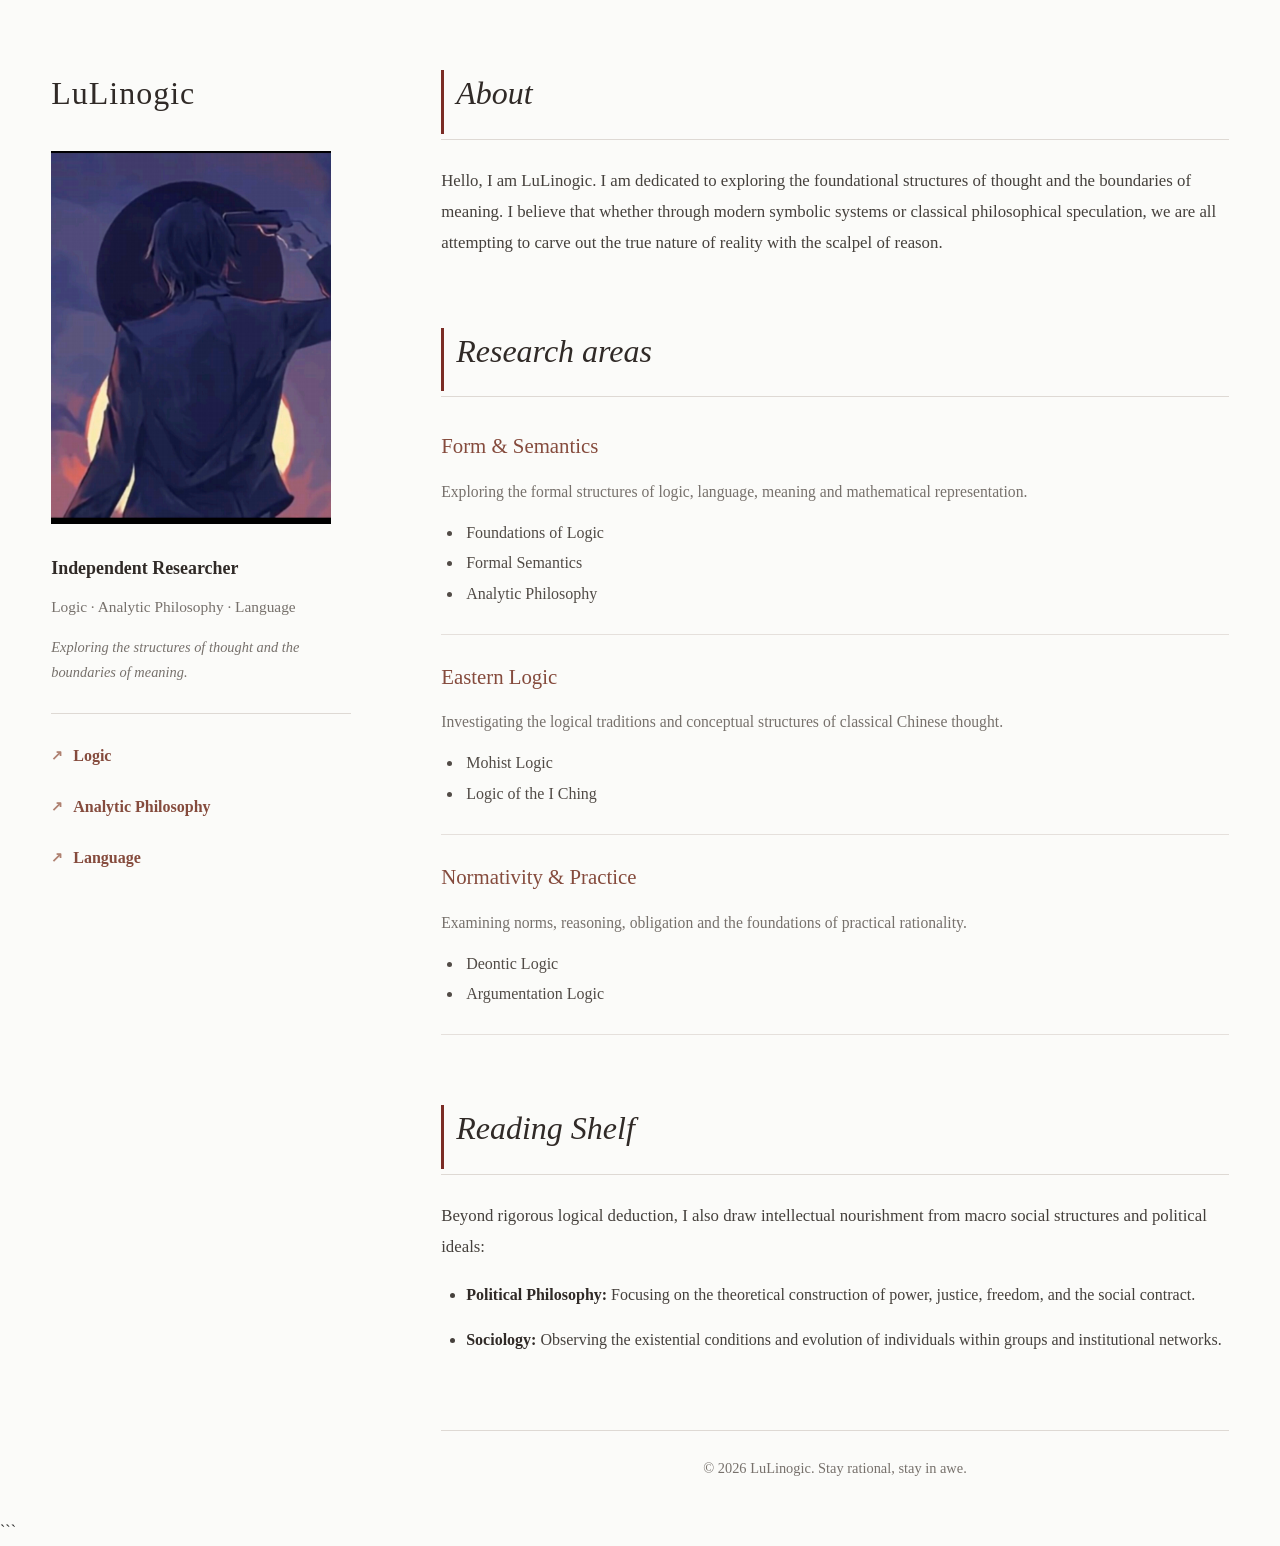
==== index.html @ 4737787d "Update index.html" ====
<!DOCTYPE html>
<html lang="en">
<head>
    <meta charset="UTF-8">
    <meta name="viewport" content="width=device-width, initial-scale=1.0">
    <title>LuLinogic | Logic & Philosophy</title>
    <link rel="stylesheet" href="style.css">
</head>

<body>
    <div class="profile-layout">

        <!-- 左侧个人资料栏 -->
        <aside class="profile-sidebar">

            <h1 class="profile-name">LuLinogic</h1>

            <div class="profile-photo-wrapper">
                <img
                    src="Self_photo.png"
                    alt="LuLinogic profile photo"
                    class="profile-photo"
                >
            </div>

            <div class="profile-description">
                <h3>Independent Researcher</h3>
                <p>Logic · Analytic Philosophy · Language</p>
                <p class="profile-motto">
                    Exploring the structures of thought and the boundaries of meaning.
                </p>
            </div>

            <!-- 页面导航：位于头像下方 -->
            <nav class="profile-navigation" aria-label="Main navigation">
                <a href="logic.html" class="nav-link">
                    <span class="nav-indicator">↗</span>
                    Logic
                </a>

                <a href="Analytic_Philosophy.html" class="nav-link">
                    <span class="nav-indicator">↗</span>
                    Analytic Philosophy
                </a>

                <a href="Language.html" class="nav-link">
                    <span class="nav-indicator">↗</span>
                    Language
                </a>
            </nav>

        </aside>


        <!-- 右侧主体内容区 -->
        <main class="profile-main">

            <!-- About Me -->
            <section class="content-section about-section">
                <h2>About</h2>

                <p>
                    Hello, I am LuLinogic. I am dedicated to exploring the
                    foundational structures of thought and the boundaries
                    of meaning. I believe that whether through modern symbolic
                    systems or classical philosophical speculation, we are all
                    attempting to carve out the true nature of reality with
                    the scalpel of reason.
                </p>
            </section>


            <!-- Research Horizons -->
            <section class="content-section research-section">
                <h2>Research areas</h2>

                <div class="research-list">

                    <article class="research-item">
                        <h3>Form &amp; Semantics</h3>
                        <p>
                            Exploring the formal structures of logic,
                            language, meaning and mathematical representation.
                        </p>
                        <ul>
                            <li>Foundations of Logic</li>
                            <li>Formal Semantics</li>
                            <li>Analytic Philosophy</li>
                        </ul>
                    </article>

                    <article class="research-item">
                        <h3>Eastern Logic</h3>
                        <p>
                            Investigating the logical traditions and
                            conceptual structures of classical Chinese thought.
                        </p>
                        <ul>
                            <li>Mohist Logic</li>
                            <li>Logic of the I Ching</li>
                        </ul>
                    </article>

                    <article class="research-item">
                        <h3>Normativity &amp; Practice</h3>
                        <p>
                            Examining norms, reasoning, obligation and
                            the foundations of practical rationality.
                        </p>
                        <ul>
                            <li>Deontic Logic</li>
                            <li>Argumentation Logic</li>
                        </ul>
                    </article>

                </div>
            </section>


            <!-- Reading Shelf -->
            <section class="content-section reading-section">
                <h2>Reading Shelf</h2>

                <p>
                    Beyond rigorous logical deduction, I also draw
                    intellectual nourishment from macro social structures
                    and political ideals:
                </p>

                <ul class="reading-list">
                    <li>
                        <strong>Political Philosophy:</strong>
                        Focusing on the theoretical construction of power,
                        justice, freedom, and the social contract.
                    </li>

                    <li>
                        <strong>Sociology:</strong>
                        Observing the existential conditions and evolution
                        of individuals within groups and institutional networks.
                    </li>
                </ul>
            </section>


            <!-- 页脚 -->
            <footer class="profile-footer">
                <p>© 2026 LuLinogic. Stay rational, stay in awe.</p>
            </footer>

        </main>

    </div>
</body>
</html>
```
---- style.css ----
/* 基础重置与字体设置 */
:root {
    --bg-color: #fbfbf9;
    --text-main: #2b2b2b;
    --text-light: #555555;
    --accent-color: #7b2c25;
}

body {
    margin: 0;
    padding: 0;
    /* 优先使用经典的英文衬线字体 */
    font-family: "Georgia", "Garamond", "Times New Roman", serif;
    background-color: var(--bg-color);
    color: var(--text-main);
    line-height: 1.8;
}

/* 核心容器布局 */
.container {
    max-width: 800px;
    margin: 60px auto;
    padding: 0 30px;
}

/* 头部排版 */
header {
    text-align: center;
    border-bottom: 2px solid var(--text-main);
    padding-bottom: 30px;
    margin-bottom: 50px;
}

header h1 {
    font-size: 3.8em;
    font-weight: normal;
    letter-spacing: 4px;
    margin: 0 0 10px 0;
}

.subtitle {
    font-size: 1.1em;
    color: var(--text-light);
    letter-spacing: 2px;
    text-transform: uppercase;
}

/* 章节标题层级 */
h2 {
    font-size: 1.8em;
    font-weight: normal;
    position: relative;
    padding-left: 15px;
    margin-top: 60px;
    margin-bottom: 25px;
    font-style: italic; /* 英文排版中常用斜体增加标题的优雅感 */
}

h2::before {
    content: "";
    position: absolute;
    left: 0;
    top: 5px;
    bottom: 5px;
    width: 3px;
    background-color: var(--accent-color);
}

/* 研究视域网格布局 */
.grid-container {
    display: grid;
    grid-template-columns: repeat(auto-fit, minmax(200px, 1fr));
    gap: 30px;
}

.card {
    background: #ffffff;
    border: 1px solid #eaeaea;
    padding: 20px;
    box-shadow: 2px 2px 10px rgba(0,0,0,0.03);
    transition: transform 0.3s ease;
}

.card:hover {
    transform: translateY(-5px);
}

.card h3 {
    font-size: 1.2em;
    font-weight: normal;
    border-bottom: 1px dashed #ccc;
    padding-bottom: 10px;
    margin-top: 0;
    color: var(--accent-color);
}

.card ul {
    list-style-type: square; /* 改为方形列表符，更具现代学术感 */
    padding-left: 20px;
    color: var(--text-light);
}

/* 书架列表 */
.book-list li {
    margin-bottom: 10px;
}

/* 页脚 */
footer {
    margin-top: 80px;
    text-align: center;
    font-size: 0.9em;
    color: var(--text-light);
    border-top: 1px solid #eaeaea;
    padding-top: 20px;
}
/* 导航链接样式 */
.nav-link {
    color: var(--text-light);
    text-decoration: none;
    transition: color 0.3s ease;
}

.nav-link:hover {
    color: var(--accent-color);
}

/* 图标网格布局 (用于子页面) */
/* ------------------------------------- */
/* 横向滑动图标容器 (图标排版更新) */
/* ------------------------------------- */
.icon-grid {
    display: flex;
    gap: 30px;
    margin-top: 40px;
    padding: 20px 5px 30px 5px; /* 上下留白，防止卡片悬浮阴影被切掉 */
    overflow-x: auto;           /* 核心：超出容器宽度时开启横向滚动 */
    overflow-y: hidden;
    scroll-snap-type: x mandatory; /* 增加滑动时的自动吸附体验 */
    scroll-behavior: smooth;
    -webkit-overflow-scrolling: touch; /* 优化触控板和移动端滑动 */
}

/* 针对横向滚动条的极简美化 */
.icon-grid::-webkit-scrollbar {
    height: 6px; /* 滚动条高度 */
}
.icon-grid::-webkit-scrollbar-thumb {
    background: #e0e0e0; /* 极简的浅灰色 */
    border-radius: 10px;
}
.icon-grid::-webkit-scrollbar-track {
    background: transparent;
}

/* 单个图标卡片 */
.icon-card {
    display: flex;
    flex-direction: column;
    align-items: center;
    text-decoration: none;
    color: var(--text-main);
    width: 160px;
    flex-shrink: 0; /* 核心：防止图标数量增多时被强行挤压变窄 */
    scroll-snap-align: start; /* 滑动时卡片左侧自动对齐边缘 */
    padding: 30px 20px;
    border: 1px solid #eaeaea;
    border-radius: 12px;
    background: #ffffff;
    box-shadow: 2px 2px 10px rgba(0,0,0,0.03);
    transition: transform 0.3s ease, box-shadow 0.3s ease;
}

.icon-card:hover {
    transform: translateY(-8px);
    box-shadow: 0 8px 20px rgba(0,0,0,0.08);
}

.icon-card img {
    width: 64px;
    height: 64px;
    margin-bottom: 20px;
    object-fit: contain;
}

.icon-title {
    font-size: 1.1em;
    font-family: "Georgia", "Garamond", serif;
    font-style: italic;
    color: var(--accent-color);
    text-align: center;
}
/* =========================================
   LuLinogic Profile Layout
   Two-column academic personal homepage
   ========================================= */

.profile-layout {
    width: min(1440px, 92%);
    min-height: 100vh;
    margin: 0 auto;
    display: grid;
    grid-template-columns: 300px minmax(0, 1fr);
    column-gap: 90px;
    align-items: start;
    padding: 65px 0 35px;
    box-sizing: border-box;
}

/* ---------- Left Sidebar ---------- */

.profile-sidebar {
    position: sticky;
    top: 45px;
    align-self: start;
    padding-bottom: 30px;
}

.profile-name {
    font-size: 2rem;
    font-weight: normal;
    letter-spacing: 1px;
    margin: 0 0 28px;
    color: #302a27;
}

.profile-photo-wrapper {
    width: 100%;
    max-width: 280px;
    margin-bottom: 28px;
    overflow: hidden;
    background: #eee9e3;
}

.profile-photo {
    display: block;
    width: 100%;
    aspect-ratio: 3 / 4;
    object-fit: cover;
    object-position: center;
}

.profile-description {
    border-bottom: 1px solid #ded9d4;
    padding-bottom: 24px;
    margin-bottom: 20px;
}

.profile-description h3 {
    font-size: 1.12rem;
    font-weight: bold;
    margin: 0 0 10px;
    color: #302a27;
}

.profile-description p {
    font-size: 0.96rem;
    line-height: 1.7;
    color: #77716c;
    margin: 5px 0;
}

.profile-description .profile-motto {
    margin-top: 15px;
    font-size: 0.9rem;
    font-style: italic;
}

/* ---------- Navigation Links ---------- */

.profile-navigation {
    display: flex;
    flex-direction: column;
    gap: 5px;
    margin-top: 18px;
}

.profile-navigation .nav-link {
    display: flex;
    align-items: center;
    gap: 10px;
    width: fit-content;
    padding: 8px 10px 8px 0;

    color: #854b3d;
    font-size: 1rem;
    font-weight: 600;
    text-decoration: none;

    border-bottom: 1px solid transparent;
    transition: color 0.25s ease,
                border-color 0.25s ease,
                padding-left 0.25s ease;
}

.profile-navigation .nav-indicator {
    font-size: 0.85rem;
    color: #a16b59;
    opacity: 0.85;
}

.profile-navigation .nav-link:hover {
    color: #b05b42;
    border-bottom-color: #b05b42;
    padding-left: 7px;
}

.profile-navigation .nav-link:hover .nav-indicator {
    color: #b05b42;
}

/* ---------- Right Main Content ---------- */

.profile-main {
    min-width: 0;
    padding-top: 0;
}

.content-section {
    margin-bottom: 65px;
}

.content-section h2 {
    color: #302a27;
    font-size: 2rem;
    font-weight: normal;
    margin: 0 0 25px;
    padding-bottom: 16px;
    border-bottom: 1px solid #ded9d4;
}

.content-section p {
    color: #45403c;
    font-size: 1.05rem;
    line-height: 1.85;
    margin: 0 0 18px;
}

/* ---------- Research Areas ---------- */

.research-list {
    display: flex;
    flex-direction: column;
}

.research-item {
    padding: 23px 0 25px;
    border-bottom: 1px solid #e5e0dc;
}

.research-item:first-child {
    padding-top: 5px;
}

.research-item h3 {
    color: #854b3d;
    font-size: 1.3rem;
    font-weight: normal;
    margin: 0 0 12px;
}

.research-item p {
    color: #77716c;
    font-size: 0.98rem;
    margin-bottom: 12px;
}

.research-item ul {
    padding-left: 22px;
    margin: 10px 0 0;
}

.research-item li {
    color: #514b46;
    line-height: 1.9;
    padding-left: 3px;
}

/* ---------- Reading Shelf ---------- */

.reading-section {
    margin-top: 10px;
}

.reading-list {
    padding-left: 25px;
    margin-top: 18px;
}

.reading-list li {
    color: #45403c;
    line-height: 1.9;
    margin-bottom: 14px;
}

.reading-list strong {
    color: #302a27;
}

/* ---------- Footer ---------- */

.profile-footer {
    border-top: 1px solid #ded9d4;
    padding-top: 25px;
    margin-top: 75px;
    text-align: center;
}

.profile-footer p {
    color: #77716c;
    font-size: 0.9rem;
    margin: 0;
}

/* ---------- Responsive Layout ---------- */

@media (max-width: 900px) {
    .profile-layout {
        grid-template-columns: 240px minmax(0, 1fr);
        column-gap: 45px;
        width: 94%;
    }

    .profile-name {
        font-size: 1.7rem;
    }

    .content-section h2 {
        font-size: 1.7rem;
    }
}

@media (max-width: 650px) {
    .profile-layout {
        display: flex;
        flex-direction: column;
        width: 90%;
        padding-top: 35px;
    }

    .profile-sidebar {
        position: static;
        width: 100%;
    }

    .profile-name {
        margin-bottom: 20px;
    }

    .profile-photo-wrapper {
        max-width: 220px;
    }

    .profile-navigation {
        flex-direction: row;
        flex-wrap: wrap;
        gap: 8px 18px;
        margin-bottom: 45px;
    }

    .profile-navigation .nav-link {
        font-size: 0.9rem;
    }

    .profile-main {
        width: 100%;
    }

    .content-section {
        margin-bottom: 45px;
    }

    .content-section h2 {
        font-size: 1.6rem;
    }

    .profile-footer {
        margin-top: 45px;
    }
}
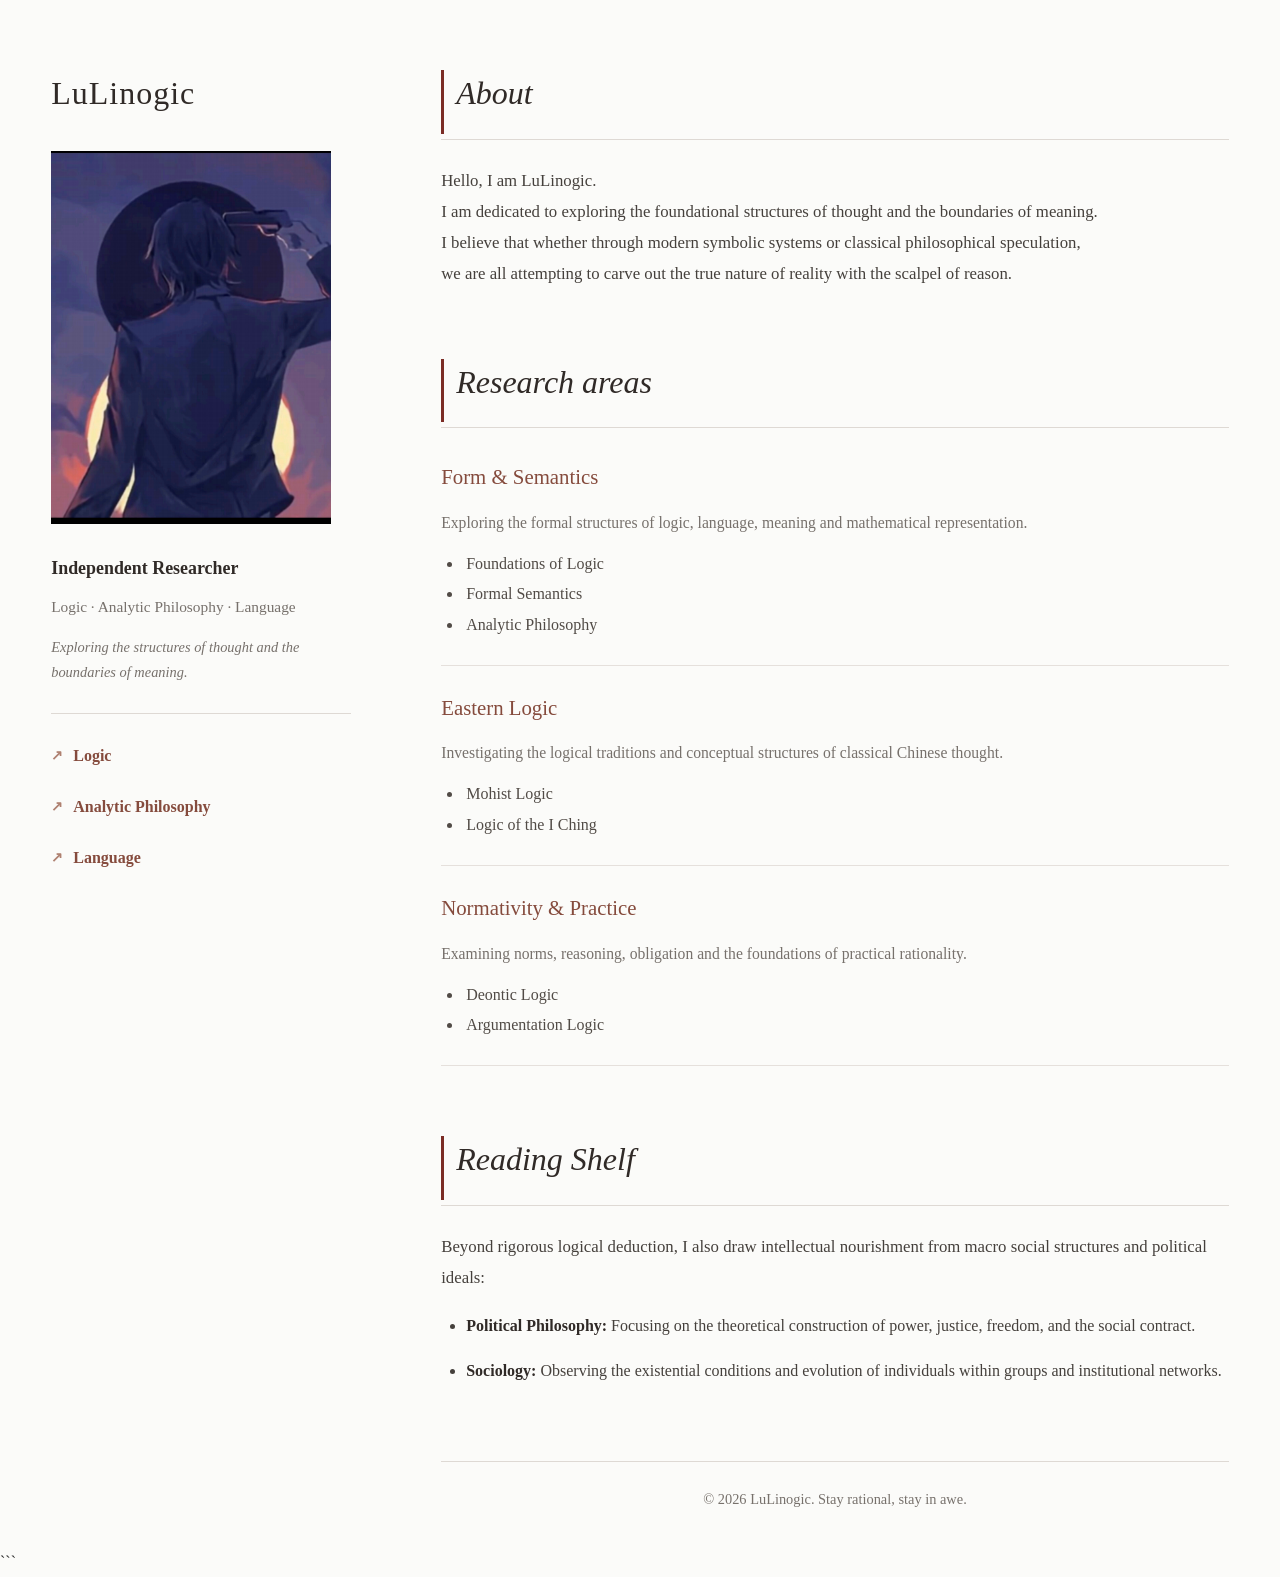
==== commit a74097c0: "Update index.html" ====
--- a/index.html
+++ b/index.html
@@ -60,11 +60,15 @@
                 <h2>About</h2>
 
                 <p>
-                    Hello, I am LuLinogic. I am dedicated to exploring the
-                    foundational structures of thought and the boundaries
-                    of meaning. I believe that whether through modern symbolic
-                    systems or classical philosophical speculation, we are all
-                    attempting to carve out the true nature of reality with
+                    Hello, I am LuLinogic. 
+                    <br>
+                    I am dedicated to exploring the foundational structures of thought and the boundaries
+                    of meaning. 
+                    <br>
+                    I believe that whether through modern symbolic
+                    systems or classical philosophical speculation, 
+                    <br>
+                    we are all attempting to carve out the true nature of reality with
                     the scalpel of reason.
                 </p>
             </section>
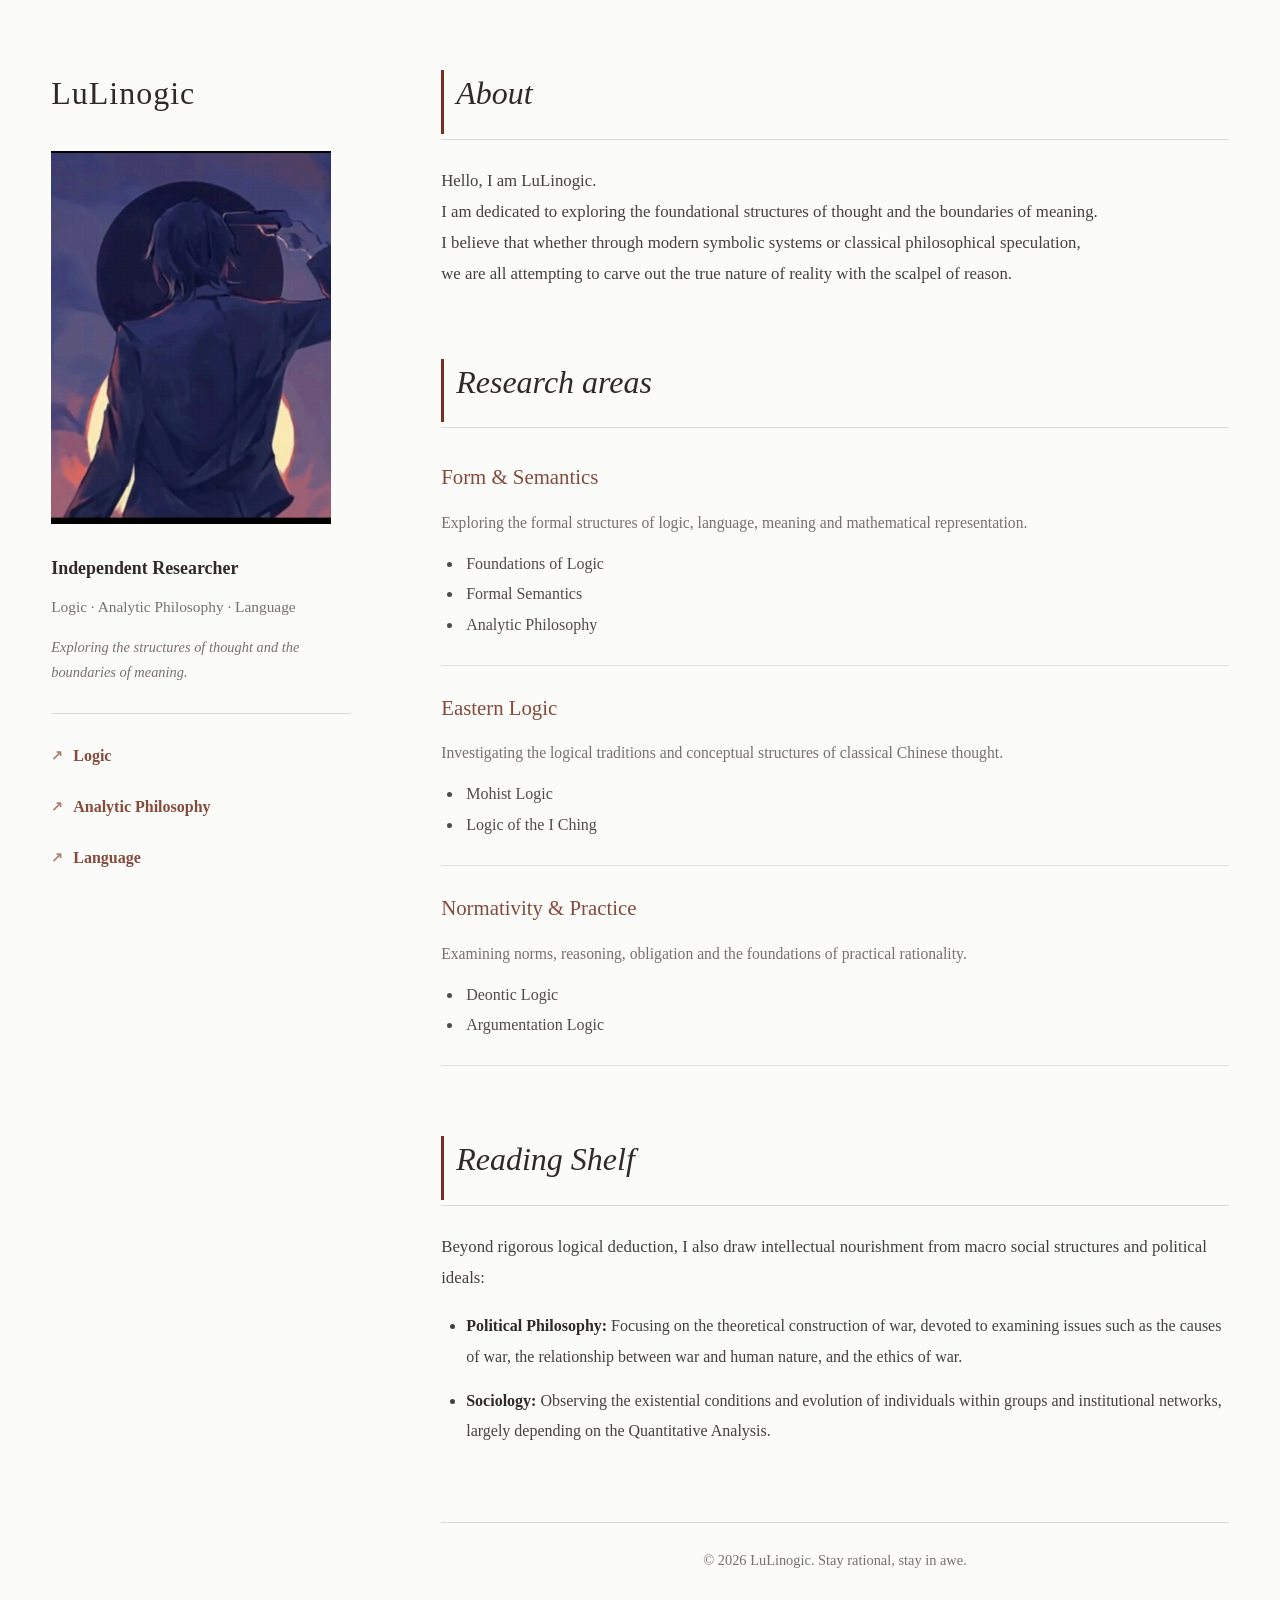
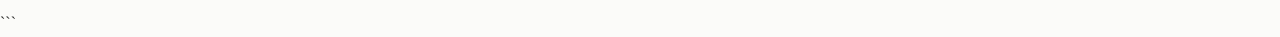
==== commit d2589e6f: "Summary" ====
--- a/index.html
+++ b/index.html
@@ -134,14 +134,16 @@
                 <ul class="reading-list">
                     <li>
                         <strong>Political Philosophy:</strong>
-                        Focusing on the theoretical construction of power,
-                        justice, freedom, and the social contract.
+                        Focusing on the theoretical construction of war,
+                        devoted to examining issues such as the causes of war, 
+                        the relationship between war and human nature, and the ethics of war. 
                     </li>
 
                     <li>
                         <strong>Sociology:</strong>
                         Observing the existential conditions and evolution
-                        of individuals within groups and institutional networks.
+                        of individuals within groups and institutional networks,
+                        largely depending on the Quantitative Analysis.
                     </li>
                 </ul>
             </section>
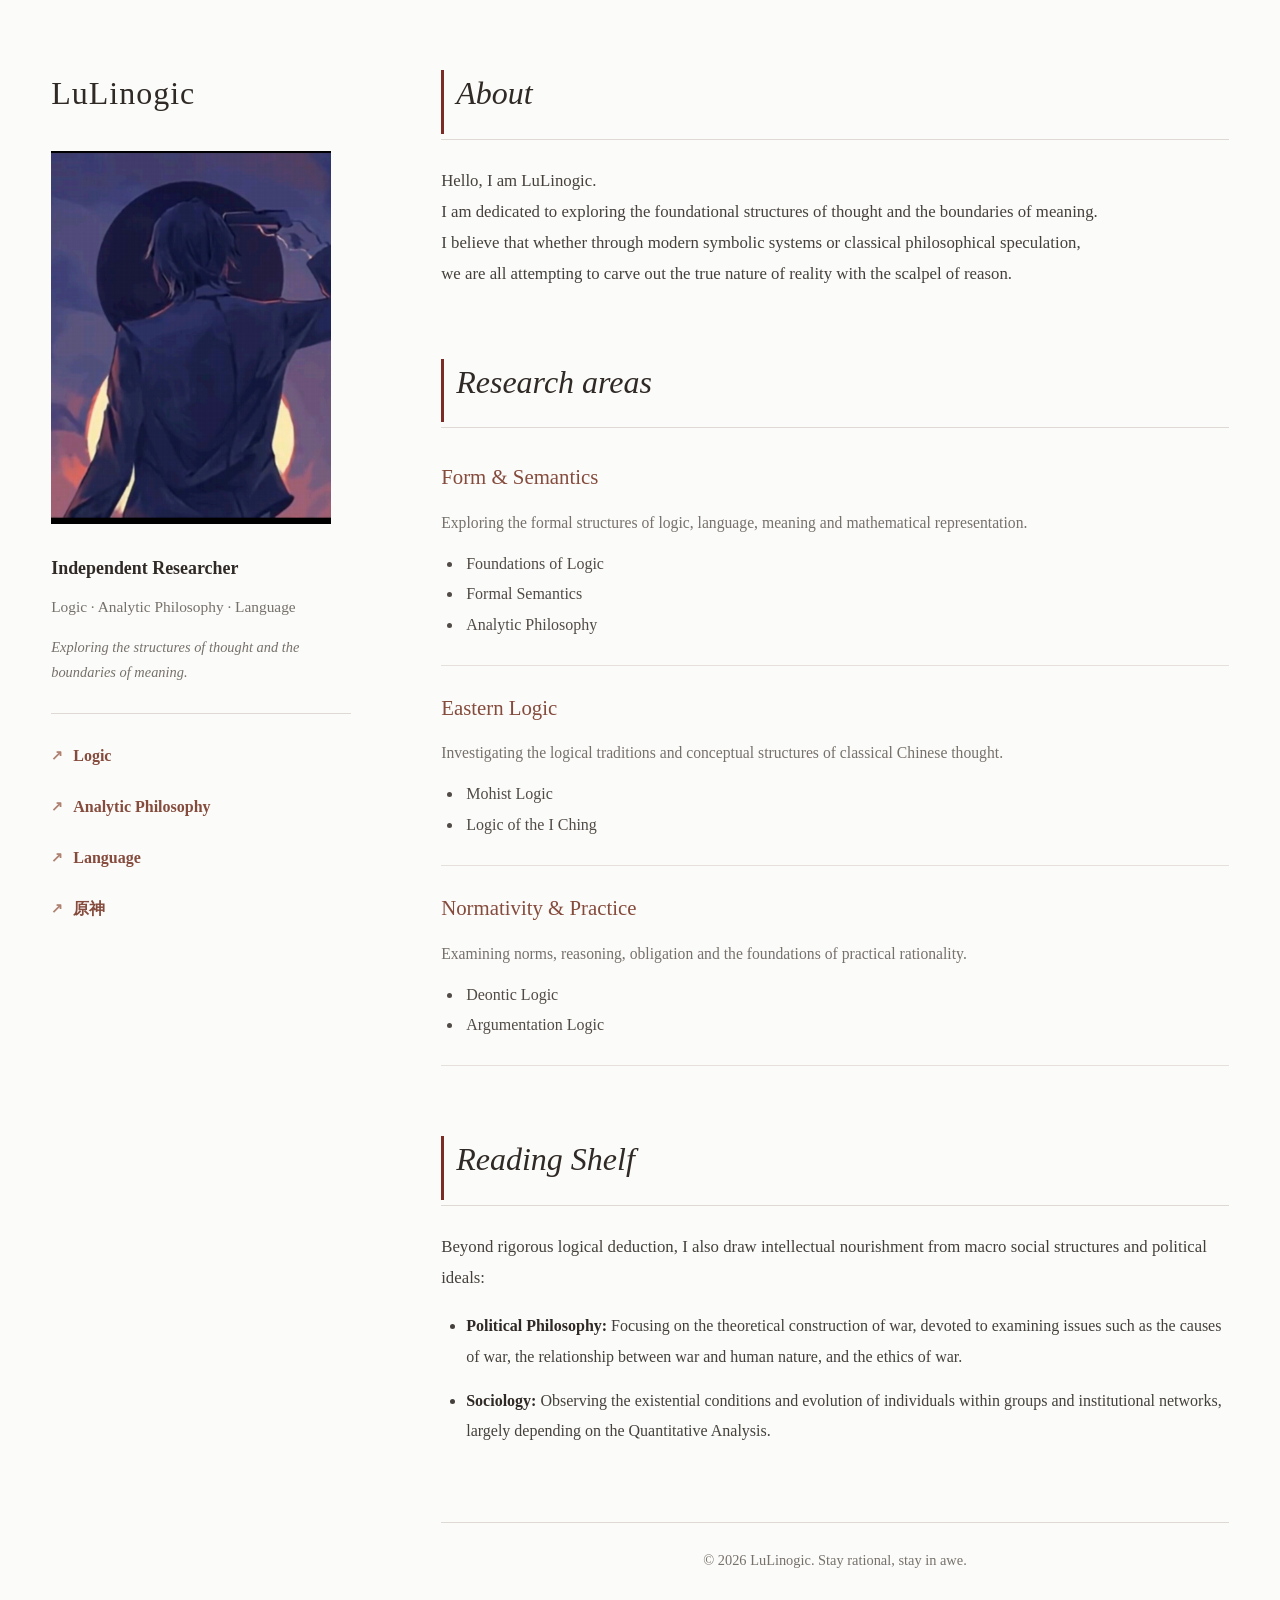
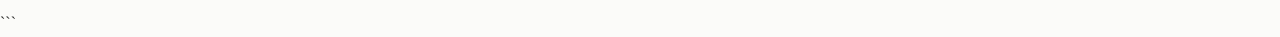
==== commit 4021be89: "Update index.html" ====
--- a/index.html
+++ b/index.html
@@ -46,6 +46,11 @@
                 <a href="Language.html" class="nav-link">
                     <span class="nav-indicator">↗</span>
                     Language
+                </a>
+
+                <a href="https://ys.mihoyo.com/" class="nav-link">
+                    <span class="nav-indicator">↗</span>
+                    原神
                 </a>
             </nav>
 
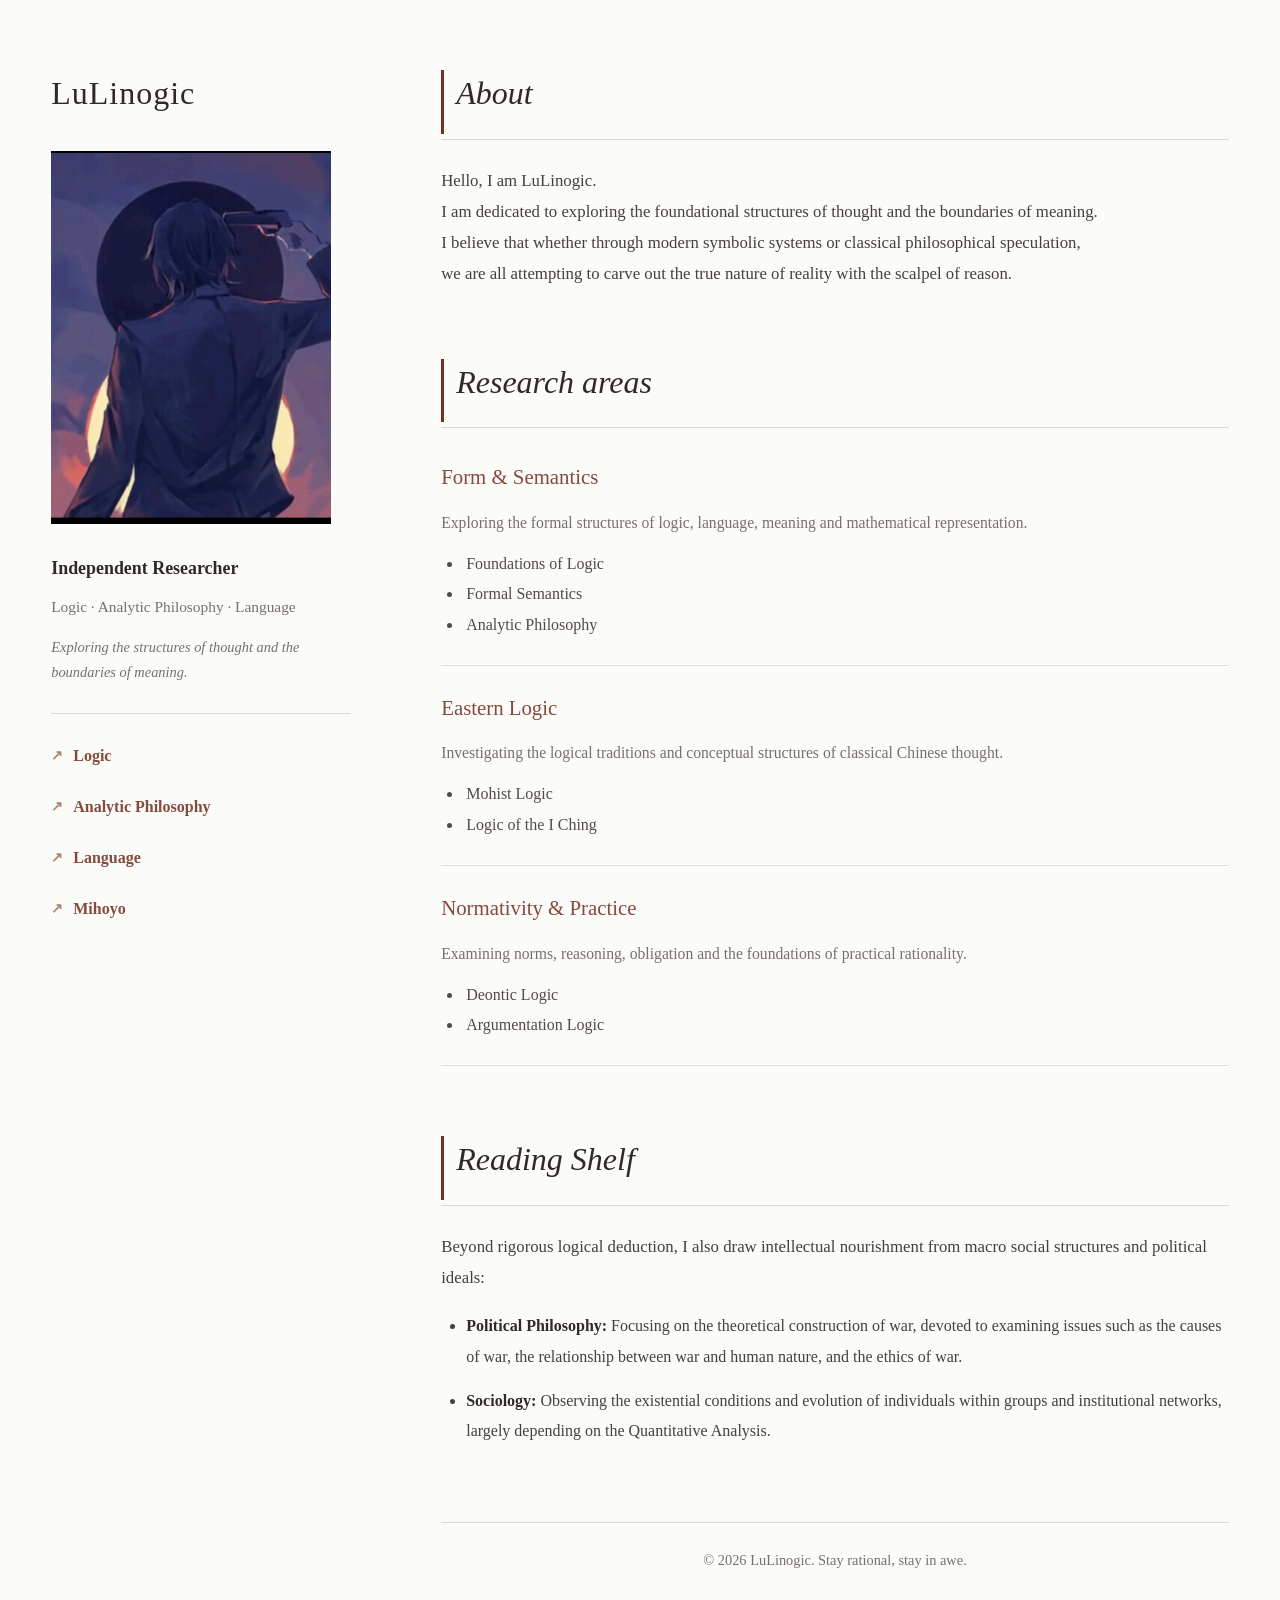
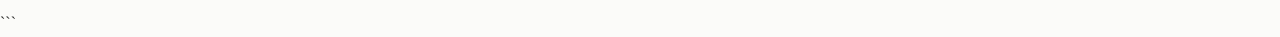
==== commit d606e9c9: "Update index.html" ====
--- a/index.html
+++ b/index.html
@@ -50,7 +50,7 @@
 
                 <a href="https://ys.mihoyo.com/" class="nav-link">
                     <span class="nav-indicator">↗</span>
-                    原神
+                    Mihoyo
                 </a>
             </nav>
 
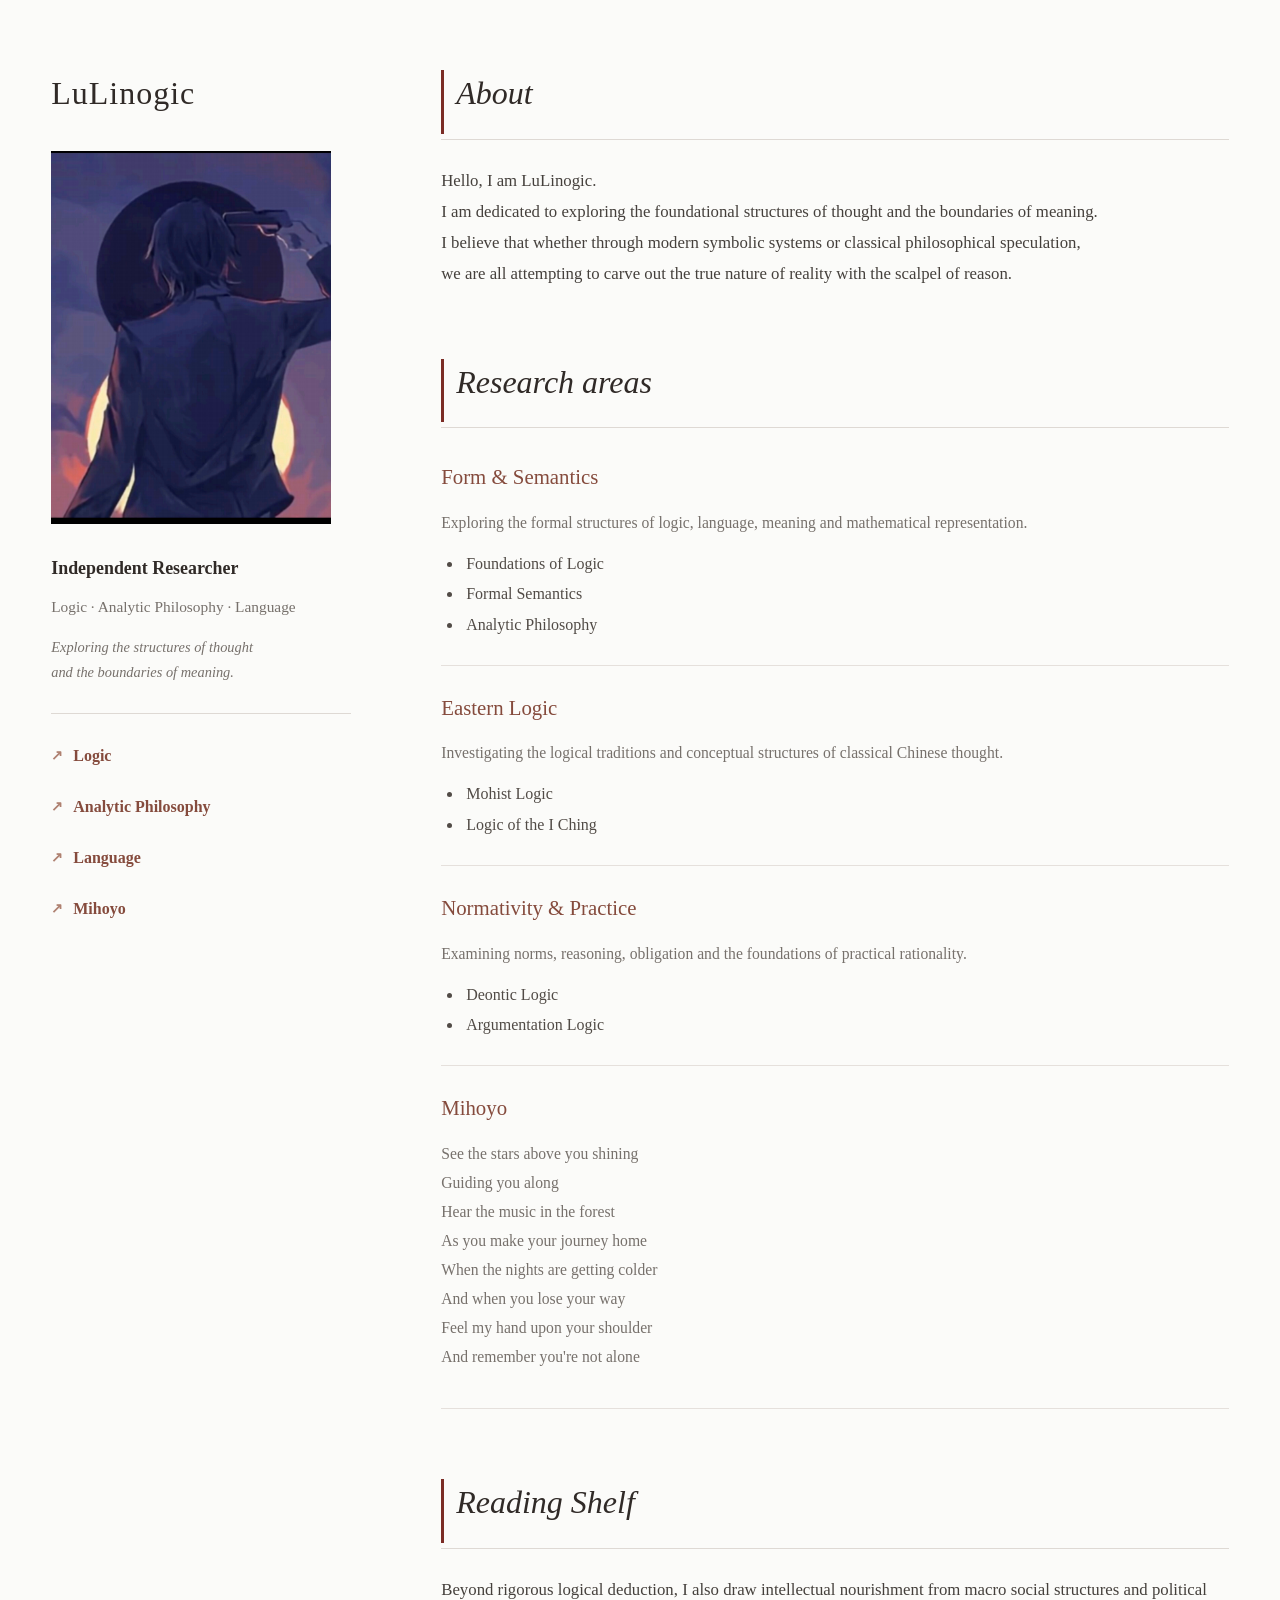
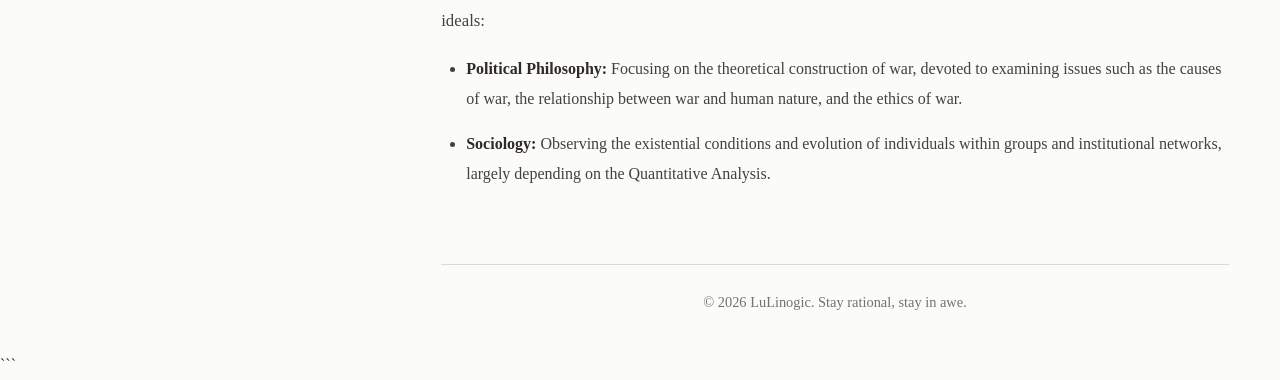
==== commit c1b0dd5b: "Update index.html" ====
--- a/index.html
+++ b/index.html
@@ -27,32 +27,44 @@
                 <h3>Independent Researcher</h3>
                 <p>Logic · Analytic Philosophy · Language</p>
                 <p class="profile-motto">
-                    Exploring the structures of thought and the boundaries of meaning.
+                    Exploring the structures of thought 
+                    <br>
+                    and the boundaries of meaning.
                 </p>
             </div>
 
             <!-- 页面导航：位于头像下方 -->
-            <nav class="profile-navigation" aria-label="Main navigation">
-                <a href="logic.html" class="nav-link">
-                    <span class="nav-indicator">↗</span>
-                    Logic
-                </a>
+<nav class="profile-navigation" aria-label="Main navigation">
 
-                <a href="Analytic_Philosophy.html" class="nav-link">
-                    <span class="nav-indicator">↗</span>
-                    Analytic Philosophy
-                </a>
+    <a href="./logic.html" class="nav-link">
+        <span class="nav-indicator">↗</span>
+        Logic
+    </a>
 
-                <a href="Language.html" class="nav-link">
-                    <span class="nav-indicator">↗</span>
-                    Language
-                </a>
+    <a href="./Analytic_Philosophy.html" class="nav-link">
+        <span class="nav-indicator">↗</span>
+        Analytic Philosophy
+    </a>
 
-                <a href="https://ys.mihoyo.com/" class="nav-link">
-                    <span class="nav-indicator">↗</span>
-                    Mihoyo
-                </a>
-            </nav>
+    <a href="./Language.html" class="nav-link">
+        <span class="nav-indicator">↗</span>
+        Language
+    </a>
+
+    <!-- External Website: Genshin Impact -->
+
+    <a
+        href="https://ys.mihoyo.com/main/?from_fab=1"
+        class="nav-link"
+        target="_blank"
+        rel="noopener noreferrer"
+        aria-label="Visit the official Genshin Impact website (opens in a new tab)"
+    >
+        <span class="nav-indicator">↗</span>
+        Mihoyo
+    </a>
+
+</nav>
 
         </aside>
 
@@ -122,6 +134,26 @@
                         </ul>
                     </article>
 
+                    <article class="research-item">
+                        <h3>Mihoyo</h3>
+                        <p>
+                            See the stars above you shining
+                            <br>
+                            Guiding you along
+                            <br>
+                            Hear the music in the forest
+                            <br>
+                            As you make your journey home
+                            <br>
+                            When the nights are getting colder
+                            <br>
+                            And when you lose your way
+                            <br>
+                            Feel my hand upon your shoulder
+                            <br>
+                            And remember you're not alone
+                        </p>
+                    </article>
                 </div>
             </section>
 
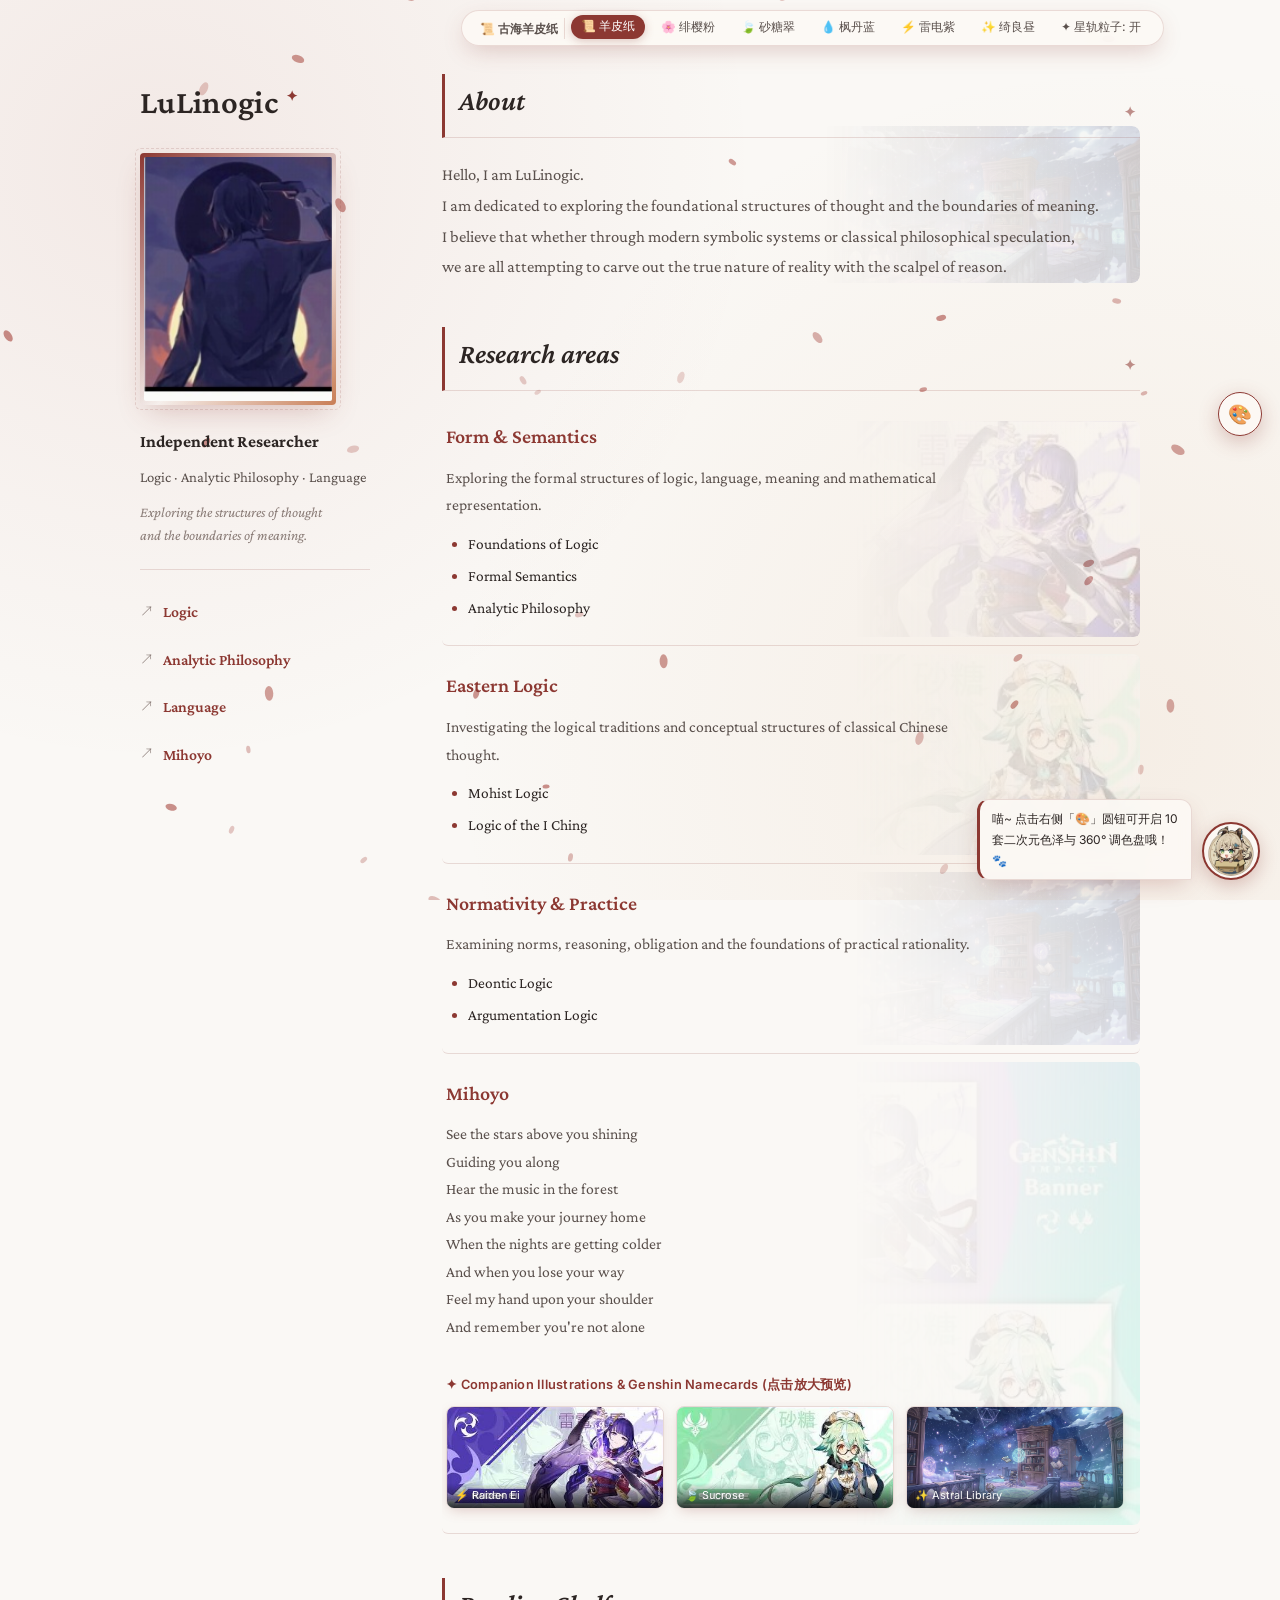
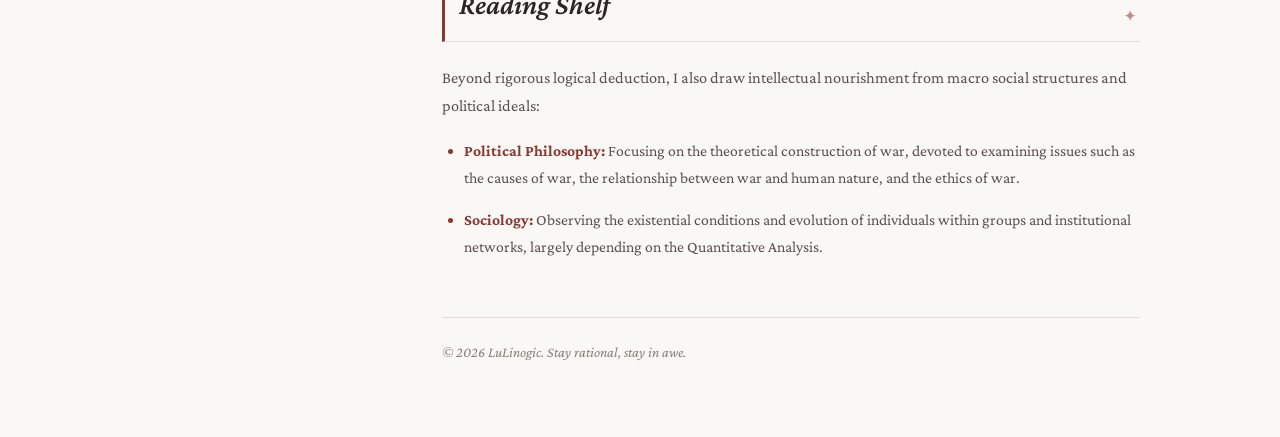
==== commit a9ace70d: "Summary" ====
--- a/index.html
+++ b/index.html
@@ -1,199 +1,1745 @@
-<!DOCTYPE html>
-<html lang="en">
-<head>
-    <meta charset="UTF-8">
-    <meta name="viewport" content="width=device-width, initial-scale=1.0">
-    <title>LuLinogic | Logic & Philosophy</title>
-    <link rel="stylesheet" href="style.css">
-</head>
-
-<body>
-    <div class="profile-layout">
-
-        <!-- 左侧个人资料栏 -->
-        <aside class="profile-sidebar">
-
-            <h1 class="profile-name">LuLinogic</h1>
-
-            <div class="profile-photo-wrapper">
-                <img
-                    src="Self_photo.png"
-                    alt="LuLinogic profile photo"
-                    class="profile-photo"
-                >
-            </div>
-
-            <div class="profile-description">
-                <h3>Independent Researcher</h3>
-                <p>Logic · Analytic Philosophy · Language</p>
-                <p class="profile-motto">
-                    Exploring the structures of thought 
-                    <br>
-                    and the boundaries of meaning.
-                </p>
-            </div>
-
-            <!-- 页面导航：位于头像下方 -->
-<nav class="profile-navigation" aria-label="Main navigation">
-
-    <a href="./logic.html" class="nav-link">
-        <span class="nav-indicator">↗</span>
-        Logic
-    </a>
-
-    <a href="./Analytic_Philosophy.html" class="nav-link">
-        <span class="nav-indicator">↗</span>
-        Analytic Philosophy
-    </a>
-
-    <a href="./Language.html" class="nav-link">
-        <span class="nav-indicator">↗</span>
-        Language
-    </a>
-
-    <!-- External Website: Genshin Impact -->
-
-    <a
-        href="https://ys.mihoyo.com/main/?from_fab=1"
-        class="nav-link"
-        target="_blank"
-        rel="noopener noreferrer"
-        aria-label="Visit the official Genshin Impact website (opens in a new tab)"
-    >
-        <span class="nav-indicator">↗</span>
-        Mihoyo
-    </a>
-
-</nav>
-
-        </aside>
-
-
-        <!-- 右侧主体内容区 -->
-        <main class="profile-main">
-
-            <!-- About Me -->
-            <section class="content-section about-section">
-                <h2>About</h2>
-
-                <p>
-                    Hello, I am LuLinogic. 
-                    <br>
-                    I am dedicated to exploring the foundational structures of thought and the boundaries
-                    of meaning. 
-                    <br>
-                    I believe that whether through modern symbolic
-                    systems or classical philosophical speculation, 
-                    <br>
-                    we are all attempting to carve out the true nature of reality with
-                    the scalpel of reason.
-                </p>
-            </section>
-
-
-            <!-- Research Horizons -->
-            <section class="content-section research-section">
-                <h2>Research areas</h2>
-
-                <div class="research-list">
-
-                    <article class="research-item">
-                        <h3>Form &amp; Semantics</h3>
-                        <p>
-                            Exploring the formal structures of logic,
-                            language, meaning and mathematical representation.
-                        </p>
-                        <ul>
-                            <li>Foundations of Logic</li>
-                            <li>Formal Semantics</li>
-                            <li>Analytic Philosophy</li>
-                        </ul>
-                    </article>
-
-                    <article class="research-item">
-                        <h3>Eastern Logic</h3>
-                        <p>
-                            Investigating the logical traditions and
-                            conceptual structures of classical Chinese thought.
-                        </p>
-                        <ul>
-                            <li>Mohist Logic</li>
-                            <li>Logic of the I Ching</li>
-                        </ul>
-                    </article>
-
-                    <article class="research-item">
-                        <h3>Normativity &amp; Practice</h3>
-                        <p>
-                            Examining norms, reasoning, obligation and
-                            the foundations of practical rationality.
-                        </p>
-                        <ul>
-                            <li>Deontic Logic</li>
-                            <li>Argumentation Logic</li>
-                        </ul>
-                    </article>
-
-                    <article class="research-item">
-                        <h3>Mihoyo</h3>
-                        <p>
-                            See the stars above you shining
-                            <br>
-                            Guiding you along
-                            <br>
-                            Hear the music in the forest
-                            <br>
-                            As you make your journey home
-                            <br>
-                            When the nights are getting colder
-                            <br>
-                            And when you lose your way
-                            <br>
-                            Feel my hand upon your shoulder
-                            <br>
-                            And remember you're not alone
-                        </p>
-                    </article>
-                </div>
-            </section>
-
-
-            <!-- Reading Shelf -->
-            <section class="content-section reading-section">
-                <h2>Reading Shelf</h2>
-
-                <p>
-                    Beyond rigorous logical deduction, I also draw
-                    intellectual nourishment from macro social structures
-                    and political ideals:
-                </p>
-
-                <ul class="reading-list">
-                    <li>
-                        <strong>Political Philosophy:</strong>
-                        Focusing on the theoretical construction of war,
-                        devoted to examining issues such as the causes of war, 
-                        the relationship between war and human nature, and the ethics of war. 
-                    </li>
-
-                    <li>
-                        <strong>Sociology:</strong>
-                        Observing the existential conditions and evolution
-                        of individuals within groups and institutional networks,
-                        largely depending on the Quantitative Analysis.
-                    </li>
-                </ul>
-            </section>
-
-
-            <!-- 页脚 -->
-            <footer class="profile-footer">
-                <p>© 2026 LuLinogic. Stay rational, stay in awe.</p>
-            </footer>
-
-        </main>
-
-    </div>
-</body>
-</html>
-```+<!DOCTYPE html>
+<html lang="en" data-theme="parchment">
+<head>
+    <meta charset="UTF-8">
+    <meta name="viewport" content="width=device-width, initial-scale=1.0">
+    <title>LuLinogic | Logic &amp; Philosophy</title>
+    <style>
+
+
+@import url('https://fonts.googleapis.com/css2?family=Crimson+Pro:ital,wght@0,400;0,600;0,700;1,400;1,600&family=Inter:wght@400;500;600&family=Noto+Serif+SC:wght@400;600;700&display=swap');
+
+:root,
+[data-theme="parchment"] {
+    --bg-primary: #faf8f5;
+    --bg-secondary: #f3efe9;
+    --bg-ambient: radial-gradient(circle at 12% 18%, rgba(158, 58, 52, 0.08) 0%, transparent 45%),
+                  radial-gradient(circle at 88% 82%, rgba(212, 163, 115, 0.12) 0%, transparent 50%);
+    --text-main: #2c2523;
+    --text-secondary: #5a504c;
+    --text-muted: #8a7c77;
+    --accent-primary: #8c3832;
+    --accent-secondary: #c87d55;
+    --accent-glow: rgba(140, 56, 50, 0.28);
+    --divider-color: rgba(140, 56, 50, 0.16);
+    --card-hover-bg: rgba(140, 56, 50, 0.035);
+    --panel-bg: rgba(252, 249, 245, 0.92);
+    --particle-color: 168, 74, 66;
+    --banner-opacity: 0.22;
+}
+
+[data-theme="sakura"] {
+    --bg-primary: #fff9fb;
+    --bg-secondary: #fceef3;
+    --bg-ambient: radial-gradient(circle at 15% 15%, rgba(244, 114, 182, 0.14) 0%, transparent 45%),
+                  radial-gradient(circle at 85% 80%, rgba(192, 132, 252, 0.12) 0%, transparent 50%);
+    --text-main: #3b2230;
+    --text-secondary: #694659;
+    --text-muted: #9c7389;
+    --accent-primary: #d9468f;
+    --accent-secondary: #a855f7;
+    --accent-glow: rgba(217, 70, 143, 0.30);
+    --divider-color: rgba(217, 70, 143, 0.18);
+    --card-hover-bg: rgba(244, 114, 182, 0.05);
+    --panel-bg: rgba(255, 248, 251, 0.92);
+    --particle-color: 236, 100, 166;
+    --banner-opacity: 0.26;
+}
+
+[data-theme="anemo"] {
+    --bg-primary: #f4fbf9;
+    --bg-secondary: #e6f6f1;
+    --bg-ambient: radial-gradient(circle at 15% 20%, rgba(16, 185, 129, 0.13) 0%, transparent 45%),
+                  radial-gradient(circle at 85% 75%, rgba(56, 189, 248, 0.12) 0%, transparent 50%);
+    --text-main: #18332e;
+    --text-secondary: #3f625b;
+    --text-muted: #6c938b;
+    --accent-primary: #0d9488;
+    --accent-secondary: #10b981;
+    --accent-glow: rgba(13, 148, 136, 0.28);
+    --divider-color: rgba(13, 148, 136, 0.18);
+    --card-hover-bg: rgba(16, 185, 129, 0.05);
+    --panel-bg: rgba(244, 251, 249, 0.92);
+    --particle-color: 45, 212, 191;
+    --banner-opacity: 0.26;
+}
+
+[data-theme="fontaine"] {
+    --bg-primary: #f6f9ff;
+    --bg-secondary: #eaf1ff;
+    --bg-ambient: radial-gradient(circle at 15% 15%, rgba(59, 130, 246, 0.14) 0%, transparent 45%),
+                  radial-gradient(circle at 85% 80%, rgba(234, 179, 8, 0.10) 0%, transparent 50%);
+    --text-main: #172554;
+    --text-secondary: #3b4f7d;
+    --text-muted: #6b82b0;
+    --accent-primary: #2563eb;
+    --accent-secondary: #d97706;
+    --accent-glow: rgba(37, 99, 235, 0.28);
+    --divider-color: rgba(37, 99, 235, 0.18);
+    --card-hover-bg: rgba(59, 130, 246, 0.05);
+    --panel-bg: rgba(246, 249, 255, 0.92);
+    --particle-color: 59, 130, 246;
+    --banner-opacity: 0.25;
+}
+
+[data-theme="sumeru"] {
+    --bg-primary: #f7faf5;
+    --bg-secondary: #ebf3e6;
+    --bg-ambient: radial-gradient(circle at 18% 18%, rgba(101, 163, 13, 0.14) 0%, transparent 45%),
+                  radial-gradient(circle at 85% 80%, rgba(202, 138, 4, 0.10) 0%, transparent 50%);
+    --text-main: #1f2e1b;
+    --text-secondary: #465940;
+    --text-muted: #758a6e;
+    --accent-primary: #4d7c0f;
+    --accent-secondary: #b45309;
+    --accent-glow: rgba(77, 124, 15, 0.28);
+    --divider-color: rgba(77, 124, 15, 0.18);
+    --card-hover-bg: rgba(101, 163, 13, 0.05);
+    --panel-bg: rgba(247, 250, 245, 0.92);
+    --particle-color: 132, 204, 22;
+    --banner-opacity: 0.24;
+}
+
+[data-theme="liyue"] {
+    --bg-primary: #fdf9f3;
+    --bg-secondary: #f7efe2;
+    --bg-ambient: radial-gradient(circle at 15% 15%, rgba(217, 119, 6, 0.14) 0%, transparent 45%),
+                  radial-gradient(circle at 85% 80%, rgba(220, 38, 38, 0.10) 0%, transparent 50%);
+    --text-main: #332115;
+    --text-secondary: #664935;
+    --text-muted: #99765e;
+    --accent-primary: #c2410c;
+    --accent-secondary: #d97706;
+    --accent-glow: rgba(194, 65, 12, 0.28);
+    --divider-color: rgba(194, 65, 12, 0.18);
+    --card-hover-bg: rgba(217, 119, 6, 0.05);
+    --panel-bg: rgba(253, 249, 243, 0.92);
+    --particle-color: 245, 158, 11;
+    --banner-opacity: 0.24;
+}
+
+[data-theme="electro"] {
+    --bg-primary: #130f24;
+    --bg-secondary: #1e1738;
+    --bg-ambient: radial-gradient(circle at 15% 15%, rgba(168, 85, 247, 0.24) 0%, transparent 45%),
+                  radial-gradient(circle at 85% 80%, rgba(99, 102, 241, 0.20) 0%, transparent 50%);
+    --text-main: #f3efff;
+    --text-secondary: #cfc3f5;
+    --text-muted: #9886cc;
+    --accent-primary: #c084fc;
+    --accent-secondary: #818cf8;
+    --accent-glow: rgba(192, 132, 252, 0.42);
+    --divider-color: rgba(192, 132, 252, 0.24);
+    --card-hover-bg: rgba(192, 132, 252, 0.07);
+    --panel-bg: rgba(24, 18, 44, 0.92);
+    --particle-color: 192, 132, 252;
+    --banner-opacity: 0.34;
+}
+
+[data-theme="starry"] {
+    --bg-primary: #0c1428;
+    --bg-secondary: #152240;
+    --bg-ambient: radial-gradient(circle at 15% 15%, rgba(56, 189, 248, 0.22) 0%, transparent 45%),
+                  radial-gradient(circle at 85% 80%, rgba(129, 140, 248, 0.20) 0%, transparent 50%);
+    --text-main: #eef6ff;
+    --text-secondary: #bfd6f6;
+    --text-muted: #7ea0cc;
+    --accent-primary: #38bdf8;
+    --accent-secondary: #a78bfa;
+    --accent-glow: rgba(56, 189, 248, 0.42);
+    --divider-color: rgba(56, 189, 248, 0.24);
+    --card-hover-bg: rgba(56, 189, 248, 0.07);
+    --panel-bg: rgba(15, 25, 48, 0.92);
+    --particle-color: 56, 189, 248;
+    --banner-opacity: 0.34;
+}
+
+[data-theme="crimson"] {
+    --bg-primary: #160d12;
+    --bg-secondary: #26151e;
+    --bg-ambient: radial-gradient(circle at 15% 15%, rgba(244, 63, 94, 0.22) 0%, transparent 45%),
+                  radial-gradient(circle at 85% 80%, rgba(217, 119, 6, 0.16) 0%, transparent 50%);
+    --text-main: #fff0f3;
+    --text-secondary: #e5c3cb;
+    --text-muted: #a67c86;
+    --accent-primary: #fb7185;
+    --accent-secondary: #fbbf24;
+    --accent-glow: rgba(251, 113, 133, 0.40);
+    --divider-color: rgba(251, 113, 133, 0.24);
+    --card-hover-bg: rgba(251, 113, 133, 0.07);
+    --panel-bg: rgba(28, 15, 22, 0.92);
+    --particle-color: 251, 113, 133;
+    --banner-opacity: 0.32;
+}
+
+[data-theme="cryo"] {
+    --bg-primary: #0f1922;
+    --bg-secondary: #182734;
+    --bg-ambient: radial-gradient(circle at 15% 15%, rgba(103, 232, 249, 0.20) 0%, transparent 45%),
+                  radial-gradient(circle at 85% 80%, rgba(147, 197, 253, 0.18) 0%, transparent 50%);
+    --text-main: #ecfeff;
+    --text-secondary: #bae6fd;
+    --text-muted: #7dd3fc;
+    --accent-primary: #67e8f9;
+    --accent-secondary: #93c5fd;
+    --accent-glow: rgba(103, 232, 249, 0.38);
+    --divider-color: rgba(103, 232, 249, 0.24);
+    --card-hover-bg: rgba(103, 232, 249, 0.07);
+    --panel-bg: rgba(17, 29, 40, 0.92);
+    --particle-color: 103, 232, 249;
+    --banner-opacity: 0.32;
+}
+
+* {
+    box-sizing: border-box;
+    margin: 0;
+    padding: 0;
+}
+
+body {
+    font-family: 'Crimson Pro', 'Noto Serif SC', Georgia, serif;
+    background-color: var(--bg-primary);
+    background-image: var(--bg-ambient);
+    background-attachment: fixed;
+    color: var(--text-main);
+    line-height: 1.75;
+    min-height: 100vh;
+    overflow-x: hidden;
+    position: relative;
+    transition: background-color 0.45s ease, color 0.45s ease;
+}
+
+/* 全屏背景动漫粒子与鼠标星尘画布 */
+#starfield-canvas {
+    position: fixed;
+    inset: 0;
+    width: 100%;
+    height: 100%;
+    pointer-events: none;
+    z-index: 0;
+}
+
+/* 顶部轻量化二次元色卡快捷栏 */
+.anime-quickbar {
+    position: sticky;
+    top: 10px;
+    z-index: 35;
+    max-width: 1120px;
+    margin: 10px auto 0;
+    padding: 0 36px;
+    display: flex;
+    justify-content: flex-end;
+    pointer-events: none;
+}
+
+.anime-quickbar-inner {
+    pointer-events: auto;
+    background: var(--panel-bg);
+    backdrop-filter: blur(14px);
+    -webkit-backdrop-filter: blur(14px);
+    border: 1px solid var(--divider-color);
+    border-radius: 999px;
+    padding: 5px 12px;
+    display: flex;
+    align-items: center;
+    flex-wrap: wrap;
+    gap: 6px;
+    box-shadow: 0 8px 24px -6px var(--accent-glow);
+    font-family: 'Inter', sans-serif;
+}
+
+.quickbar-status {
+    font-size: 0.75rem;
+    color: var(--text-secondary);
+    font-weight: 600;
+    padding: 0 6px;
+    border-right: 1px solid var(--divider-color);
+}
+
+.theme-btn {
+    background: transparent;
+    color: var(--text-secondary);
+    border: 1px solid transparent;
+    padding: 3px 9px;
+    border-radius: 999px;
+    font-size: 0.74rem;
+    font-weight: 500;
+    cursor: pointer;
+    transition: all 0.25s ease;
+    font-family: 'Inter', sans-serif;
+}
+
+.theme-btn:hover,
+.theme-btn.active {
+    background: var(--accent-primary);
+    color: #ffffff;
+    box-shadow: 0 2px 10px var(--accent-glow);
+    transform: translateY(-1px);
+}
+
+/* 右侧边缘悬浮调色盘开关按钮（还原并升级原图右侧小圆钮） */
+.palette-fab-btn {
+    position: fixed;
+    right: 18px;
+    top: 46%;
+    transform: translateY(-50%);
+    z-index: 50;
+    width: 44px;
+    height: 44px;
+    border-radius: 50%;
+    background: var(--panel-bg);
+    border: 1.5px solid var(--accent-primary);
+    color: var(--accent-primary);
+    box-shadow: 0 6px 20px var(--accent-glow);
+    cursor: pointer;
+    display: flex;
+    align-items: center;
+    justify-content: center;
+    font-size: 1.2rem;
+    transition: all 0.3s cubic-bezier(0.34, 1.56, 0.64, 1);
+    animation: fabPulse 3s infinite ease-in-out;
+}
+
+.palette-fab-btn:hover {
+    transform: translateY(-50%) scale(1.14) rotate(25deg);
+    background: var(--accent-primary);
+    color: #fff;
+}
+
+@keyframes fabPulse {
+    0%, 100% { box-shadow: 0 0 0 0 var(--accent-glow), 0 6px 20px var(--accent-glow); }
+    50% { box-shadow: 0 0 0 8px rgba(0,0,0,0), 0 8px 26px var(--accent-glow); }
+}
+
+/* 侧边展开式二次元色泽与动效调律面板 */
+.palette-drawer {
+    position: fixed;
+    right: 74px;
+    top: 50%;
+    transform: translateY(-50%) translateX(20px);
+    z-index: 49;
+    width: 320px;
+    max-height: 86vh;
+    overflow-y: auto;
+    background: var(--panel-bg);
+    backdrop-filter: blur(18px);
+    -webkit-backdrop-filter: blur(18px);
+    border: 1px solid var(--divider-color);
+    border-left: 3px solid var(--accent-primary);
+    border-radius: 18px;
+    padding: 18px;
+    box-shadow: 0 20px 44px rgba(0, 0, 0, 0.22), 0 0 24px var(--accent-glow);
+    font-family: 'Inter', sans-serif;
+    opacity: 0;
+    pointer-events: none;
+    transition: all 0.3s cubic-bezier(0.22, 1, 0.36, 1);
+}
+
+.palette-drawer.open {
+    opacity: 1;
+    pointer-events: auto;
+    transform: translateY(-50%) translateX(0);
+}
+
+.drawer-title {
+    font-size: 0.9rem;
+    font-weight: 700;
+    color: var(--accent-primary);
+    display: flex;
+    justify-content: space-between;
+    align-items: center;
+    margin-bottom: 12px;
+    padding-bottom: 8px;
+    border-bottom: 1px solid var(--divider-color);
+}
+
+.drawer-section-label {
+    font-size: 0.74rem;
+    font-weight: 600;
+    color: var(--text-muted);
+    margin: 10px 0 6px;
+    display: block;
+}
+
+.swatch-grid {
+    display: grid;
+    grid-template-columns: repeat(2, 1fr);
+    gap: 6px;
+}
+
+.swatch-item {
+    display: flex;
+    align-items: center;
+    gap: 7px;
+    padding: 6px 9px;
+    border-radius: 10px;
+    border: 1px solid var(--divider-color);
+    background: var(--bg-secondary);
+    color: var(--text-main);
+    font-size: 0.74rem;
+    font-weight: 500;
+    cursor: pointer;
+    transition: all 0.2s ease;
+    text-align: left;
+}
+
+.swatch-item:hover,
+.swatch-item.active {
+    border-color: var(--accent-primary);
+    box-shadow: 0 2px 10px var(--accent-glow);
+    transform: translateY(-1px);
+}
+
+.swatch-dot {
+    width: 13px;
+    height: 13px;
+    border-radius: 50%;
+    flex-shrink: 0;
+    border: 1px solid rgba(255,255,255,0.5);
+}
+
+.slider-row {
+    display: flex;
+    flex-direction: column;
+    gap: 4px;
+    margin-top: 8px;
+    font-size: 0.74rem;
+    color: var(--text-secondary);
+}
+
+.slider-row input[type="range"] {
+    width: 100%;
+    accent-color: var(--accent-primary);
+    cursor: pointer;
+}
+
+.fx-pill-group {
+    display: flex;
+    flex-wrap: wrap;
+    gap: 5px;
+}
+
+.fx-pill {
+    padding: 4px 9px;
+    border-radius: 999px;
+    border: 1px solid var(--divider-color);
+    background: var(--bg-secondary);
+    color: var(--text-secondary);
+    font-size: 0.72rem;
+    cursor: pointer;
+    transition: all 0.2s ease;
+}
+
+.fx-pill.active,
+.fx-pill:hover {
+    background: var(--accent-primary);
+    color: #fff;
+    border-color: var(--accent-primary);
+}
+
+/* ==========================================================================
+   核心原版双栏版式 (.profile-layout) —— 严格还原原图左窄右宽比例与排版
+   ========================================================================== */
+.profile-layout {
+    position: relative;
+    z-index: 1;
+    max-width: 1080px;
+    margin: 28px auto 72px;
+    padding: 0 40px;
+    display: grid;
+    grid-template-columns: 230px 1fr;
+    gap: 72px;
+    align-items: start;
+}
+
+/* 左侧个人资料栏 (原图左对齐简洁排版 + 二次元微光细节) */
+.profile-sidebar {
+    position: sticky;
+    top: 56px;
+    text-align: left;
+    animation: fadeSlideLeft 0.75s cubic-bezier(0.22, 1, 0.36, 1) both;
+}
+
+@keyframes fadeSlideLeft {
+    from { opacity: 0; transform: translateX(-18px); }
+    to { opacity: 1; transform: translateX(0); }
+}
+
+.profile-name {
+    font-family: 'Crimson Pro', 'Noto Serif SC', Georgia, serif;
+    font-size: 2.05rem;
+    font-weight: 600;
+    color: var(--text-main);
+    letter-spacing: 0.01em;
+    margin-bottom: 22px;
+    position: relative;
+    display: inline-block;
+    transition: color 0.3s ease;
+}
+
+.profile-name::after {
+    content: "✦";
+    font-size: 0.85rem;
+    color: var(--accent-primary);
+    margin-left: 8px;
+    vertical-align: super;
+    display: inline-block;
+    animation: starTwinkle 2.6s infinite ease-in-out;
+}
+
+@keyframes starTwinkle {
+    0%, 100% { opacity: 0.45; transform: scale(0.9) rotate(0deg); }
+    50% { opacity: 1; transform: scale(1.2) rotate(20deg); }
+}
+
+/* 竖版长方形头像区域（还原原图长方形比例 + 二次元精致边框与悬浮光效） */
+.profile-photo-wrapper {
+    position: relative;
+    width: 196px;
+    height: 252px;
+    margin-bottom: 22px;
+    border-radius: 4px;
+    padding: 4px;
+    background: linear-gradient(135deg, var(--accent-primary), transparent 60%, var(--accent-secondary));
+    box-shadow: 0 12px 28px -8px var(--accent-glow);
+    transition: transform 0.4s cubic-bezier(0.34, 1.56, 0.64, 1), box-shadow 0.4s ease;
+    animation: avatarFloat 5.5s infinite ease-in-out;
+}
+
+@keyframes avatarFloat {
+    0%, 100% { transform: translateY(0px); }
+    50% { transform: translateY(-5px); }
+}
+
+.profile-photo-wrapper::before {
+    content: "";
+    position: absolute;
+    inset: -5px;
+    border: 1px dashed var(--divider-color);
+    border-radius: 6px;
+    pointer-events: none;
+    transition: border-color 0.3s ease, transform 0.4s ease;
+}
+
+.profile-photo-wrapper:hover {
+    transform: translateY(-4px) scale(1.02);
+    box-shadow: 0 16px 36px -6px var(--accent-glow);
+}
+
+.profile-photo-wrapper:hover::before {
+    border-color: var(--accent-primary);
+    transform: scale(1.03);
+}
+
+.profile-photo {
+    width: 100%;
+    height: 100%;
+    object-fit: cover;
+    display: block;
+    border-radius: 2px;
+    background: var(--bg-secondary);
+}
+
+/* 简要介绍区（严格还原原图字号层级与斜体座右铭） */
+.profile-description {
+    margin-bottom: 24px;
+    padding-bottom: 22px;
+    border-bottom: 1px solid var(--divider-color);
+}
+
+.profile-description h3 {
+    font-size: 1.08rem;
+    font-weight: 700;
+    color: var(--text-main);
+    margin-bottom: 8px;
+}
+
+.profile-description p {
+    font-size: 0.92rem;
+    color: var(--text-secondary);
+    line-height: 1.6;
+}
+
+.profile-motto {
+    margin-top: 12px;
+    font-style: italic;
+    color: var(--text-muted) !important;
+    font-size: 0.9rem !important;
+    position: relative;
+}
+
+/* 左侧导航栏（保留原图极简竖向列表排版 + 悬停流光下划线与箭头跃动） */
+.profile-navigation {
+    display: flex;
+    flex-direction: column;
+    gap: 12px;
+}
+
+.nav-link {
+    display: inline-flex;
+    align-items: center;
+    gap: 9px;
+    color: var(--accent-primary);
+    text-decoration: none;
+    font-size: 0.98rem;
+    font-weight: 600;
+    padding: 4px 0;
+    position: relative;
+    width: fit-content;
+    transition: color 0.25s ease, transform 0.25s ease;
+}
+
+.nav-link::after {
+    content: "";
+    position: absolute;
+    left: 0;
+    bottom: 0;
+    width: 0%;
+    height: 1.5px;
+    background: linear-gradient(90deg, var(--accent-primary), var(--accent-secondary));
+    transition: width 0.3s cubic-bezier(0.22, 1, 0.36, 1);
+}
+
+.nav-link:hover {
+    transform: translateX(6px);
+}
+
+.nav-link:hover::after {
+    width: 100%;
+}
+
+.nav-indicator {
+    font-size: 0.85rem;
+    color: var(--text-muted);
+    transition: transform 0.28s cubic-bezier(0.34, 1.56, 0.64, 1), color 0.28s ease;
+}
+
+.nav-link:hover .nav-indicator {
+    transform: translate(3px, -3px) scale(1.15);
+    color: var(--accent-primary);
+}
+
+/* ==========================================================================
+   右侧主体内容区 (.profile-main) —— 原版单列垂直流 + 动漫插画背景渐隐融合
+   ========================================================================== */
+.profile-main {
+    display: flex;
+    flex-direction: column;
+    gap: 44px;
+}
+
+.content-section {
+    position: relative;
+    animation: fadeSlideUp 0.75s cubic-bezier(0.22, 1, 0.36, 1) both;
+}
+
+.about-section { animation-delay: 0.08s; }
+.research-section { animation-delay: 0.18s; }
+.reading-section { animation-delay: 0.28s; }
+
+@keyframes fadeSlideUp {
+    from { opacity: 0; transform: translateY(18px); }
+    to { opacity: 1; transform: translateY(0); }
+}
+
+/* 还原原图标志性的左侧竖条 + 斜体衬线大标题 + 底部贯穿细分割线 */
+.content-section h2 {
+    font-family: 'Crimson Pro', 'Noto Serif SC', Georgia, serif;
+    font-size: 1.75rem;
+    font-style: italic;
+    font-weight: 600;
+    color: var(--text-main);
+    border-left: 3.5px solid var(--accent-primary);
+    padding: 2px 0 4px 14px;
+    margin-bottom: 22px;
+    position: relative;
+    border-bottom: 1px solid var(--divider-color);
+    padding-bottom: 12px;
+    transition: border-color 0.3s ease;
+}
+
+/* 标题右侧柔和流光小星标 */
+.content-section h2::after {
+    content: "✦";
+    position: absolute;
+    right: 4px;
+    bottom: 12px;
+    font-style: normal;
+    font-size: 0.85rem;
+    color: var(--accent-primary);
+    opacity: 0.55;
+}
+
+/* About 段落 + 右侧星海图书馆渐隐插画底纹 */
+.about-section {
+    position: relative;
+}
+
+.about-section::before {
+    content: "";
+    position: absolute;
+    top: 52px;
+    right: 0;
+    width: 320px;
+    height: calc(100% - 52px);
+    min-height: 120px;
+    background-image: url("[data-uri]